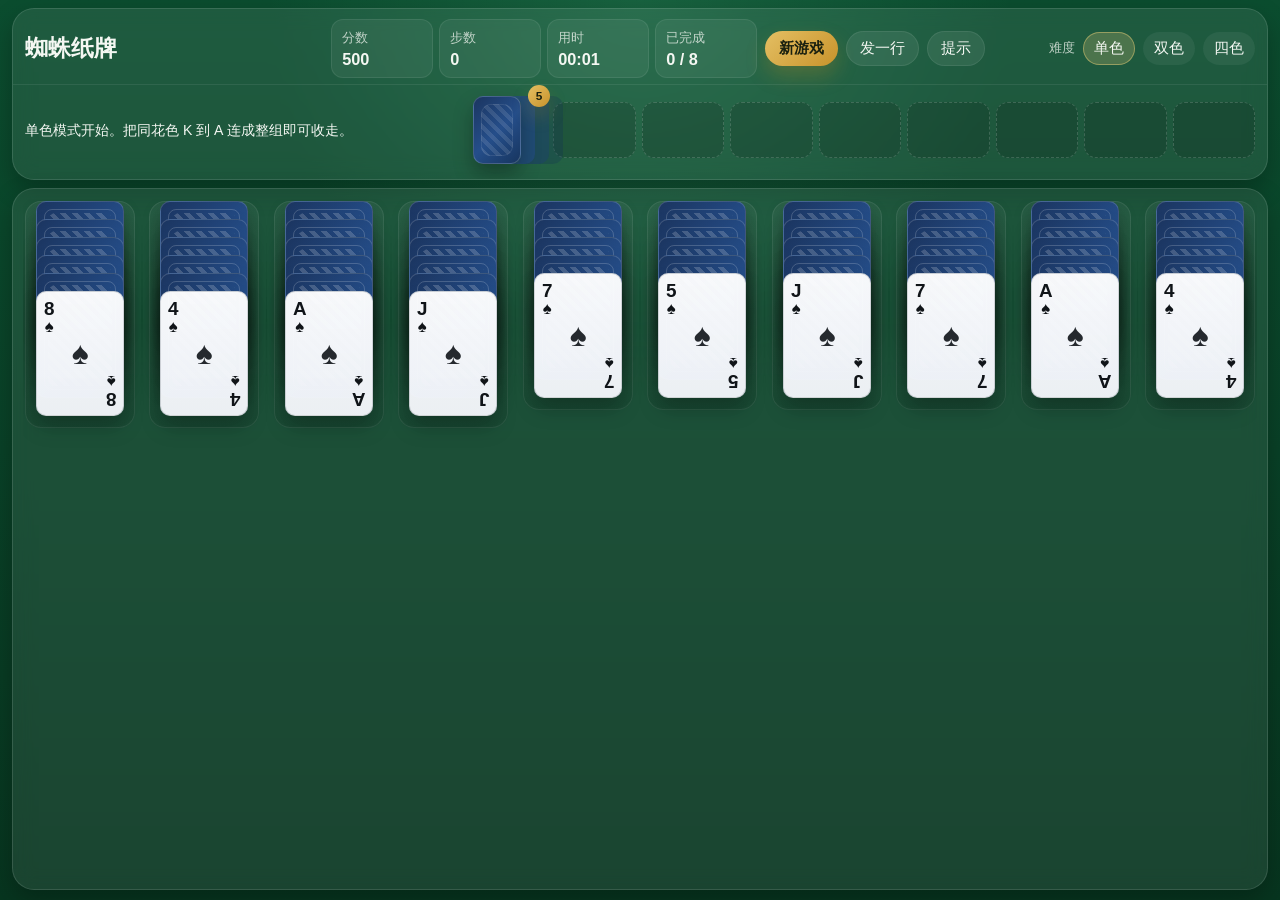
==== spider-solitaire/index.html @ 844761a1 "Add HTML5 spider solitaire game" ====
<!DOCTYPE html>
<html lang="zh-CN">
<head>
  <meta charset="UTF-8">
  <meta name="viewport" content="width=device-width, initial-scale=1.0, viewport-fit=cover">
  <title>蜘蛛纸牌</title>
  <link rel="stylesheet" href="styles.css">
</head>
<body>
  <div class="app-shell">
    <header class="game-header">
      <div class="header-main">
        <div class="brand-block">
          <div class="brand-copy">
            <h1>蜘蛛纸牌</h1>
          </div>
        </div>

        <div class="stats-card">
          <div class="stat">
            <span class="label">分数</span>
            <strong id="scoreValue">500</strong>
          </div>
          <div class="stat">
            <span class="label">步数</span>
            <strong id="moveValue">0</strong>
          </div>
          <div class="stat">
            <span class="label">用时</span>
            <strong id="timeValue">00:00</strong>
          </div>
          <div class="stat">
            <span class="label">已完成</span>
            <strong id="completeValue">0 / 8</strong>
          </div>
        </div>

        <section class="toolbar" aria-label="游戏控制">
          <div class="toolbar-group">
            <button id="newGameBtn" class="primary-btn">新游戏</button>
            <button id="dealBtn" class="secondary-btn">发一行</button>
            <button id="hintBtn" class="secondary-btn">提示</button>
          </div>

          <div class="toolbar-group difficulty-group" aria-label="难度">
            <span class="group-label">难度</span>
            <div class="difficulty-pills" id="difficultyPills">
              <button class="difficulty-pill active" data-suits="1">单色</button>
              <button class="difficulty-pill" data-suits="2">双色</button>
              <button class="difficulty-pill" data-suits="4">四色</button>
            </div>
          </div>
        </section>
      </div>

      <section class="info-strip">
        <div id="messageBox" class="message-box" aria-live="polite">
          将整组同花色的降序牌从 K 排到 A，即可自动收走。
        </div>
        <div class="status-aux">
          <div class="stock-cluster">
            <button id="stockButton" class="stock-button" aria-label="发一行牌"></button>
            <div id="stockLabel" class="stock-badge">5</div>
          </div>
          <div id="foundationArea" class="foundation-area" aria-label="完成区"></div>
        </div>
      </section>
    </header>

    <main class="table-shell">
      <section class="tableau-section">
        <div class="tableau-scroll">
          <div id="tableau" class="tableau" role="grid" aria-label="蜘蛛纸牌桌面"></div>
        </div>
      </section>
    </main>
  </div>

  <div id="cardProbe" class="card-size-probe" aria-hidden="true"></div>
  <div id="dragLayer" class="drag-layer" aria-hidden="true"></div>
  <div id="fxLayer" class="fx-layer" aria-hidden="true"></div>
  <div id="winBanner" class="win-banner hidden" role="dialog" aria-modal="true" aria-labelledby="winTitle">
    <div class="win-card">
      <p class="eyebrow">Victory</p>
      <h2 id="winTitle">你赢了</h2>
      <p id="winSummary">全部 8 组顺利收齐。</p>
      <button id="playAgainBtn" class="primary-btn">再来一局</button>
    </div>
  </div>

  <script src="script.js"></script>
</body>
</html>
---- spider-solitaire/styles.css ----
:root {
  --bg-top: #0b4d2f;
  --bg-bottom: #07351f;
  --felt-glow: rgba(118, 255, 182, 0.12);
  --panel-bg: rgba(255, 255, 255, 0.08);
  --panel-border: rgba(255, 255, 255, 0.12);
  --text-main: #f4f7f2;
  --text-dim: rgba(244, 247, 242, 0.75);
  --card-width: clamp(72px, 6.9vw, 104px);
  --card-height: calc(var(--card-width) * 1.42);
  --card-radius: 10px;
  --stack-gap: clamp(10px, 1.15vw, 16px);
  --face-down: linear-gradient(135deg, #1b3560, #254e8a 52%, #17355f);
  --gold: #f0d27a;
  --shadow-lg: 0 20px 45px rgba(0, 0, 0, 0.28);
  --shadow-md: 0 10px 24px rgba(0, 0, 0, 0.25);
  --danger: #bc3847;
  --black-card: #101418;
}

* {
  box-sizing: border-box;
}

html,
body {
  margin: 0;
  min-height: 100%;
}

body {
  font-family: "Segoe UI", "PingFang SC", "Microsoft YaHei", sans-serif;
  color: var(--text-main);
  background:
    radial-gradient(circle at top, var(--felt-glow), transparent 34%),
    linear-gradient(180deg, var(--bg-top), var(--bg-bottom));
  user-select: none;
  -webkit-user-select: none;
  -webkit-touch-callout: none;
}

button {
  font: inherit;
  -webkit-tap-highlight-color: transparent;
}

body.is-dragging,
body.is-dragging * {
  cursor: grabbing !important;
}

.app-shell {
  width: min(1600px, 100%);
  margin: 0 auto;
  min-height: 100vh;
  display: flex;
  flex-direction: column;
  gap: 8px;
  padding: 8px clamp(8px, 1.2vw, 12px) 10px;
}

.game-header,
.tableau-section {
  background: var(--panel-bg);
  border: 1px solid var(--panel-border);
  border-radius: 22px;
  box-shadow: var(--shadow-md);
  backdrop-filter: blur(10px);
  animation: surface-enter 420ms cubic-bezier(0.22, 1, 0.36, 1) both;
}

.game-header {
  overflow: hidden;
}

.header-main {
  display: grid;
  grid-template-columns: minmax(180px, 0.7fr) minmax(320px, 1fr) minmax(350px, 1.15fr);
  gap: 8px;
  align-items: center;
  padding: 10px 12px 6px;
}

.brand-block {
  display: flex;
  align-items: center;
  gap: 8px;
  min-width: 0;
}

.brand-copy {
  min-width: 0;
}

.eyebrow {
  margin: 0 0 2px;
  color: var(--gold);
  text-transform: uppercase;
  letter-spacing: 0.12em;
  font-size: 0.68rem;
}

.brand-block h1 {
  margin: 0;
  font-size: clamp(1.08rem, 1.8vw, 1.52rem);
  line-height: 1.04;
}

.win-card h2 {
  margin: 0;
  font-size: clamp(1.9rem, 4vw, 3rem);
  line-height: 1.02;
}

.stats-card {
  display: grid;
  grid-template-columns: repeat(4, minmax(0, 1fr));
  gap: 6px;
}

.stat {
  min-width: 0;
  padding: 8px 10px;
  border-radius: 12px;
  background: rgba(255, 255, 255, 0.06);
  border: 1px solid rgba(255, 255, 255, 0.08);
}

.label,
.group-label,
.scroll-hint {
  color: var(--text-dim);
  font-size: 0.8rem;
}

.stat strong {
  display: block;
  margin-top: 3px;
  font-size: 1.02rem;
}

.stat strong.metric-bump {
  animation: metric-bump 360ms cubic-bezier(0.22, 1, 0.36, 1);
}

.toolbar {
  display: flex;
  justify-content: space-between;
  gap: 10px;
  align-items: center;
  flex-wrap: wrap;
}

.toolbar-group {
  display: flex;
  gap: 8px;
  align-items: center;
  flex-wrap: wrap;
}

.primary-btn,
.secondary-btn,
.difficulty-pill,
.stock-button {
  border: 0;
  cursor: pointer;
  transition: transform 0.16s ease, box-shadow 0.16s ease, background 0.16s ease;
}

.primary-btn,
.secondary-btn {
  padding: 8px 14px;
  border-radius: 999px;
  color: var(--text-main);
  font-size: 0.94rem;
}

.primary-btn {
  background: linear-gradient(135deg, #e4bf63, #c8932b);
  color: #19200f;
  font-weight: 700;
  box-shadow: 0 10px 20px rgba(192, 141, 34, 0.28);
}

.secondary-btn {
  background: rgba(255, 255, 255, 0.08);
  box-shadow: inset 0 0 0 1px rgba(255, 255, 255, 0.08);
}

.primary-btn:hover,
.secondary-btn:hover,
.difficulty-pill:hover,
.stock-button:hover {
  transform: translateY(-1px);
}

.primary-btn:active,
.secondary-btn:active,
.difficulty-pill:active,
.stock-button:active {
  transform: translateY(0);
}

.difficulty-group {
  justify-content: flex-end;
}

.difficulty-pills {
  display: flex;
  gap: 8px;
  flex-wrap: wrap;
}

.difficulty-pill {
  padding: 7px 11px;
  border-radius: 999px;
  background: rgba(255, 255, 255, 0.06);
  color: var(--text-main);
  font-size: 0.92rem;
}

.difficulty-pill.active {
  background: rgba(240, 210, 122, 0.22);
  box-shadow: inset 0 0 0 1px rgba(240, 210, 122, 0.45);
}

.info-strip {
  display: grid;
  grid-template-columns: minmax(200px, 0.8fr) auto minmax(320px, 1.35fr);
  align-items: center;
  padding: 6px 12px 10px;
  border-top: 1px solid rgba(255, 255, 255, 0.08);
  gap: 10px;
}

.message-box {
  min-height: 1.15rem;
  font-size: 0.88rem;
}

.status-aux {
  display: contents;
}

.stock-cluster {
  position: relative;
  display: flex;
  align-items: center;
  justify-content: center;
  width: 92px;
  height: 78px;
}

.stock-badge {
  position: absolute;
  right: -7px;
  top: -6px;
  min-width: 22px;
  height: 22px;
  padding: 0 6px;
  border-radius: 999px;
  display: grid;
  place-items: center;
  background: linear-gradient(135deg, #e4bf63, #c8932b);
  color: #19200f;
  font-size: 0.74rem;
  font-weight: 700;
  box-shadow: 0 10px 18px rgba(192, 141, 34, 0.22);
}

.stock-badge.hidden {
  display: none;
}

.table-shell {
  flex: 1;
  min-height: 0;
  display: flex;
}

.stock-button {
  position: relative;
  width: 48px;
  height: 68px;
  border-radius: var(--card-radius);
  background: transparent;
}

.stock-button::before,
.stock-button::after {
  content: "";
  position: absolute;
  inset: 0;
  border-radius: inherit;
}

.stock-button::before {
  background: var(--face-down);
  border: 1px solid rgba(255, 255, 255, 0.18);
  box-shadow: 0 10px 20px rgba(0, 0, 0, 0.3);
}

.stock-button::after {
  inset: 8px;
  border: 1px solid rgba(255, 255, 255, 0.18);
  opacity: 0.5;
  background:
    linear-gradient(45deg, rgba(255, 255, 255, 0.22) 25%, transparent 25%, transparent 50%, rgba(255, 255, 255, 0.22) 50%, rgba(255, 255, 255, 0.22) 75%, transparent 75%, transparent);
  background-size: 12px 12px;
}

.stock-button.disabled,
.stock-button:disabled {
  cursor: not-allowed;
  opacity: 0.42;
  transform: none;
}

.stock-button.is-dealing::before {
  animation: stock-pulse 420ms cubic-bezier(0.2, 0.8, 0.2, 1);
}

.stock-button[data-stacks="5"] { box-shadow: 14px 0 0 rgba(37, 78, 138, 0.55), 28px 0 0 rgba(29, 62, 112, 0.42), 42px 0 0 rgba(18, 48, 88, 0.28); }
.stock-button[data-stacks="4"] { box-shadow: 14px 0 0 rgba(37, 78, 138, 0.55), 28px 0 0 rgba(29, 62, 112, 0.42), 42px 0 0 rgba(18, 48, 88, 0.12); }
.stock-button[data-stacks="3"] { box-shadow: 14px 0 0 rgba(37, 78, 138, 0.55), 28px 0 0 rgba(29, 62, 112, 0.26); }
.stock-button[data-stacks="2"] { box-shadow: 14px 0 0 rgba(37, 78, 138, 0.36); }
.stock-button[data-stacks="1"],
.stock-button[data-stacks="0"] { box-shadow: none; }

.foundation-area {
  display: grid;
  grid-template-columns: repeat(8, minmax(34px, 1fr));
  gap: 6px;
  min-width: 0;
}

.foundation-slot {
  height: 56px;
  border-radius: 12px;
  background: rgba(0, 0, 0, 0.14);
  border: 1px dashed rgba(255, 255, 255, 0.16);
  display: grid;
  place-items: center;
  color: rgba(255, 255, 255, 0.36);
  font-size: 0.74rem;
  overflow: hidden;
}

.foundation-slot.completed {
  background: linear-gradient(180deg, rgba(240, 210, 122, 0.22), rgba(240, 210, 122, 0.08));
  border-style: solid;
  color: #f7e7b8;
}

.foundation-slot.slot-celebrate {
  animation: foundation-celebrate 820ms cubic-bezier(0.2, 0.9, 0.2, 1);
}

.foundation-stack {
  display: flex;
  flex-direction: column;
  align-items: center;
  line-height: 1;
}

.foundation-stack strong {
  font-size: 1rem;
}

.tableau-section {
  flex: 1;
  min-height: 0;
  padding: 10px;
  display: flex;
  flex-direction: column;
}

.tableau-scroll {
  flex: 1;
  min-height: 0;
  overflow: auto;
  padding: 2px 2px 8px;
}

.tableau {
  width: 100%;
  min-width: max(100%, calc(var(--card-width) * 10 + var(--stack-gap) * 9 + 8px));
  display: grid;
  grid-template-columns: repeat(10, minmax(var(--card-width), 1fr));
  gap: var(--stack-gap);
  align-items: start;
}

.column {
  position: relative;
  min-width: var(--card-width);
  min-height: calc(var(--card-height) + 28px);
  border-radius: 16px;
  background: linear-gradient(180deg, rgba(255, 255, 255, 0.05), rgba(0, 0, 0, 0.08));
  box-shadow: inset 0 0 0 1px rgba(255, 255, 255, 0.08);
  padding-top: 10px;
}

.column.empty::after {
  content: "空列";
  position: absolute;
  left: 50%;
  top: 10px;
  width: var(--card-width);
  height: calc(var(--card-height) - 4px);
  transform: translateX(-50%);
  border-radius: var(--card-radius);
  border: 1px dashed rgba(255, 255, 255, 0.16);
  display: grid;
  place-items: center;
  color: rgba(255, 255, 255, 0.38);
  font-size: 0.9rem;
}

.column.is-drop-target {
  box-shadow: inset 0 0 0 2px rgba(240, 210, 122, 0.45);
  animation: drop-target-pulse 720ms ease-in-out infinite;
}

.column.hint-glow {
  box-shadow: inset 0 0 0 2px rgba(127, 227, 171, 0.65);
}

.card {
  position: absolute;
  left: calc(50% - var(--card-width) / 2);
  width: var(--card-width);
  height: var(--card-height);
  border-radius: var(--card-radius);
  border: 0;
  padding: 0;
  background: transparent;
  transform-origin: center center;
  will-change: transform, opacity;
  transition: filter 180ms ease;
}

.card .card-face {
  position: absolute;
  inset: 0;
  border-radius: inherit;
  overflow: hidden;
  backface-visibility: hidden;
}

.card.face-up .card-face {
  background:
    linear-gradient(180deg, rgba(255, 255, 255, 0.96), rgba(240, 243, 248, 0.98));
  color: var(--black-card);
  border: 1px solid rgba(18, 28, 40, 0.16);
  box-shadow: 0 12px 20px rgba(0, 0, 0, 0.22);
}

.card.face-down .card-face {
  background: var(--face-down);
  border: 1px solid rgba(255, 255, 255, 0.16);
  box-shadow: 0 10px 18px rgba(0, 0, 0, 0.26);
}

.card.face-down .card-face::before,
.card.face-down .card-face::after {
  content: "";
  position: absolute;
  border-radius: 8px;
}

.card.face-down .card-face::before {
  inset: 7px;
  border: 1px solid rgba(255, 255, 255, 0.18);
}

.card.face-down .card-face::after {
  inset: 11px;
  background:
    linear-gradient(45deg, rgba(255, 255, 255, 0.18) 25%, transparent 25%, transparent 50%, rgba(255, 255, 255, 0.18) 50%, rgba(255, 255, 255, 0.18) 75%, transparent 75%, transparent);
  background-size: 12px 12px;
}

.card.suit-hearts .card-face,
.card.suit-diamonds .card-face {
  color: var(--danger);
}

.card-content {
  position: absolute;
  inset: 0;
}

.card-corner {
  position: absolute;
  display: grid;
  justify-items: center;
  line-height: 1;
  font-weight: 700;
}

.card-corner.top {
  top: 8px;
  left: 7px;
}

.card-corner.bottom {
  right: 7px;
  bottom: 8px;
  transform: rotate(180deg);
}

.card-rank {
  font-size: clamp(0.9rem, 2vw, 1.18rem);
}

.card-suit {
  font-size: clamp(0.9rem, 2vw, 1.05rem);
}

.card-center {
  position: absolute;
  inset: 0;
  display: grid;
  place-items: center;
  font-size: clamp(1.4rem, 3vw, 2rem);
  opacity: 0.9;
}

.card.is-selected {
  filter: drop-shadow(0 0 16px rgba(240, 210, 122, 0.55));
}

.card.is-movable:hover .card-face {
  box-shadow: 0 14px 24px rgba(0, 0, 0, 0.28), 0 0 0 1px rgba(240, 210, 122, 0.22);
}

.card.hint-flash .card-face {
  box-shadow: 0 0 0 2px rgba(127, 227, 171, 0.7), 0 12px 20px rgba(0, 0, 0, 0.22);
  animation: hint-pulse 680ms ease-in-out infinite;
}

.card.is-revealed .card-face {
  animation: face-reveal 420ms cubic-bezier(0.2, 0.9, 0.24, 1);
}

.drag-layer {
  position: fixed;
  inset: 0;
  pointer-events: none;
  z-index: 100;
}

.fx-layer {
  position: fixed;
  inset: 0;
  pointer-events: none;
  z-index: 110;
}

.drag-stack {
  position: absolute;
  left: 0;
  top: 0;
  width: var(--card-width);
  transform: rotate(2deg);
  filter: drop-shadow(0 16px 28px rgba(0, 0, 0, 0.3));
}

.drag-stack .card {
  box-shadow: none;
}

.drag-stack .card .card-face {
  box-shadow: 0 12px 26px rgba(0, 0, 0, 0.34);
}

.completion-flight {
  position: fixed;
  left: 0;
  top: 0;
  pointer-events: none;
}

.completion-flight-card {
  position: absolute;
  width: var(--card-width);
  height: var(--card-height);
  border-radius: var(--card-radius);
  background: linear-gradient(180deg, rgba(255, 255, 255, 0.98), rgba(242, 245, 250, 0.96));
  border: 1px solid rgba(18, 28, 40, 0.16);
  box-shadow: 0 12px 24px rgba(0, 0, 0, 0.2);
  display: flex;
  flex-direction: column;
  justify-content: space-between;
  padding: 8px 8px 10px;
  font-weight: 700;
  color: var(--black-card);
}

.completion-flight-card.suit-hearts,
.completion-flight-card.suit-diamonds {
  color: var(--danger);
}

.flight-rank {
  font-size: clamp(0.94rem, 2vw, 1.2rem);
  line-height: 1;
}

.flight-suit {
  align-self: center;
  font-size: clamp(1.2rem, 2.4vw, 1.7rem);
  line-height: 1;
}

.foundation-burst {
  position: fixed;
  transform: translate(-50%, -50%);
  color: rgba(247, 231, 184, 0.95);
  font-size: 1.7rem;
  font-weight: 700;
  text-shadow: 0 0 18px rgba(240, 210, 122, 0.55);
  animation: foundation-burst 720ms cubic-bezier(0.2, 0.9, 0.24, 1) forwards;
}

.win-banner {
  position: fixed;
  inset: 0;
  display: grid;
  place-items: center;
  background: rgba(4, 17, 11, 0.7);
  padding: 24px;
  z-index: 120;
}

.win-banner.hidden {
  display: none;
}

.win-card {
  width: min(420px, 100%);
  padding: 28px;
  border-radius: 24px;
  background: linear-gradient(180deg, #123f29, #0a2a19);
  border: 1px solid rgba(240, 210, 122, 0.25);
  box-shadow: var(--shadow-lg);
  text-align: center;
  animation: win-card-enter 380ms cubic-bezier(0.22, 1, 0.36, 1);
}

.win-card p {
  margin: 10px 0 0;
  color: var(--text-dim);
}

@keyframes surface-enter {
  from {
    opacity: 0;
    transform: translateY(10px);
  }
  to {
    opacity: 1;
    transform: translateY(0);
  }
}

@keyframes metric-bump {
  0% {
    transform: scale(1);
  }
  45% {
    transform: scale(1.12);
  }
  100% {
    transform: scale(1);
  }
}

@keyframes stock-pulse {
  0% {
    box-shadow: 0 10px 20px rgba(0, 0, 0, 0.3);
  }
  40% {
    box-shadow: 0 0 0 10px rgba(240, 210, 122, 0.14), 0 18px 30px rgba(0, 0, 0, 0.34);
  }
  100% {
    box-shadow: 0 10px 20px rgba(0, 0, 0, 0.3);
  }
}

@keyframes foundation-celebrate {
  0% {
    transform: scale(1);
    box-shadow: inset 0 0 0 1px rgba(240, 210, 122, 0.18);
  }
  35% {
    transform: scale(1.06);
    box-shadow: 0 0 0 10px rgba(240, 210, 122, 0.12), 0 18px 30px rgba(240, 210, 122, 0.12);
  }
  100% {
    transform: scale(1);
    box-shadow: inset 0 0 0 1px rgba(240, 210, 122, 0.18);
  }
}

@keyframes drop-target-pulse {
  0%,
  100% {
    box-shadow: inset 0 0 0 2px rgba(240, 210, 122, 0.32);
  }
  50% {
    box-shadow: inset 0 0 0 2px rgba(240, 210, 122, 0.62), 0 0 18px rgba(240, 210, 122, 0.1);
  }
}

@keyframes hint-pulse {
  0%,
  100% {
    box-shadow: 0 0 0 2px rgba(127, 227, 171, 0.28), 0 12px 20px rgba(0, 0, 0, 0.22);
  }
  50% {
    box-shadow: 0 0 0 4px rgba(127, 227, 171, 0.5), 0 16px 24px rgba(0, 0, 0, 0.24);
  }
}

@keyframes face-reveal {
  0% {
    transform: rotateY(88deg) scale(0.96);
    filter: brightness(0.8);
  }
  60% {
    transform: rotateY(-8deg) scale(1.02);
    filter: brightness(1.06);
  }
  100% {
    transform: rotateY(0deg) scale(1);
    filter: brightness(1);
  }
}

@keyframes foundation-burst {
  0% {
    opacity: 0;
    transform: translate(-50%, -50%) scale(0.5);
  }
  30% {
    opacity: 1;
    transform: translate(-50%, -50%) scale(1.18);
  }
  100% {
    opacity: 0;
    transform: translate(-50%, -95%) scale(1.6);
  }
}

@keyframes win-card-enter {
  from {
    opacity: 0;
    transform: translateY(20px) scale(0.96);
  }
  to {
    opacity: 1;
    transform: translateY(0) scale(1);
  }
}

@media (max-width: 980px) {
  .header-main {
    grid-template-columns: 1fr 1fr;
  }

  .toolbar {
    grid-column: 1 / -1;
  }

  .info-strip {
    grid-template-columns: 1fr;
  }

  .foundation-area {
    grid-template-columns: repeat(4, minmax(52px, 1fr));
  }

  .tableau {
    grid-template-columns: repeat(10, minmax(var(--card-width), 1fr));
  }
}

@media (max-width: 720px) {
  :root {
    --card-width: clamp(56px, 15vw, 74px);
    --stack-gap: 10px;
  }

  .app-shell {
    gap: 10px;
    padding: 10px 8px 12px;
  }

  .header-main {
    grid-template-columns: 1fr;
    padding: 12px 12px 8px;
  }

  .stats-card {
    grid-template-columns: repeat(2, minmax(0, 1fr));
  }

  .toolbar-group,
  .difficulty-group {
    width: 100%;
    justify-content: flex-start;
  }

  .info-strip {
    padding: 8px 12px 10px;
  }

  .tableau-section {
    padding: 10px;
  }

  .tableau {
    width: max-content;
    min-width: max-content;
    grid-template-columns: repeat(10, var(--card-width));
  }

  .card {
    left: 0;
  }

  .column.empty::after {
    left: 0;
    top: 10px;
    transform: none;
  }

  .stock-cluster {
    width: 84px;
    height: 70px;
  }

  .stock-button {
    width: 44px;
    height: 62px;
  }

  .foundation-area {
    grid-template-columns: repeat(8, minmax(26px, 1fr));
    gap: 5px;
  }

  .foundation-slot {
    height: 46px;
  }
}

@media (hover: none) {
  .card.is-movable:hover .card-face {
    box-shadow: 0 12px 20px rgba(0, 0, 0, 0.22);
  }
}

@media (prefers-reduced-motion: reduce) {
  .game-header,
  .panel,
  .tableau-section,
  .card,
  .card .card-face,
  .foundation-slot,
  .stock-button::before,
  .win-card {
    animation: none !important;
    transition: none !important;
  }
}
.card-size-probe {
  position: fixed;
  left: -9999px;
  top: -9999px;
  width: var(--card-width);
  height: var(--card-height);
  pointer-events: none;
  visibility: hidden;
}
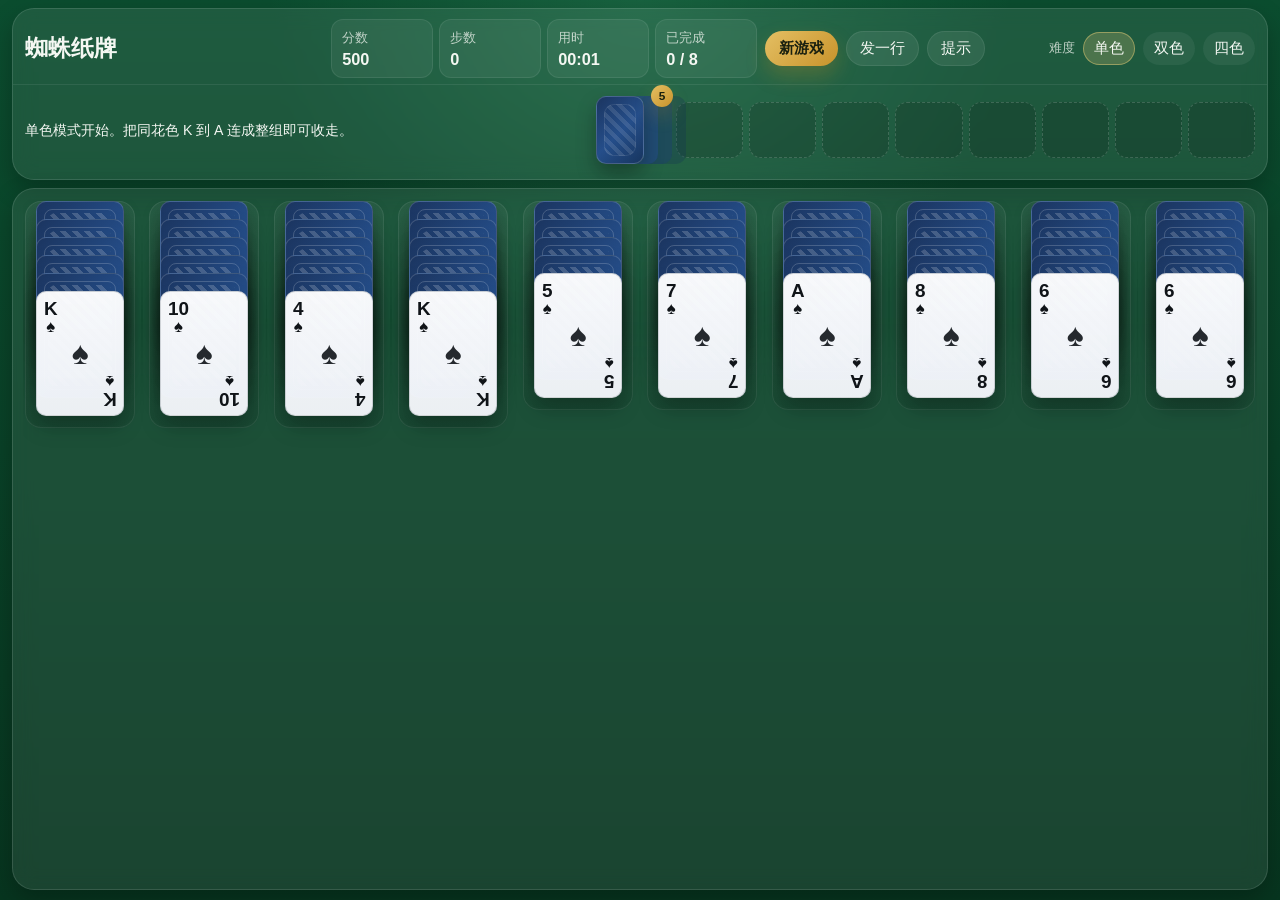
==== commit 6bc1d15a: "Improve spider-solitaire mobile layout" ====
--- a/spider-solitaire/index.html
+++ b/spider-solitaire/index.html
@@ -36,7 +36,7 @@
         </div>
 
         <section class="toolbar" aria-label="游戏控制">
-          <div class="toolbar-group">
+          <div class="toolbar-group action-group">
             <button id="newGameBtn" class="primary-btn">新游戏</button>
             <button id="dealBtn" class="secondary-btn">发一行</button>
             <button id="hintBtn" class="secondary-btn">提示</button>
--- a/spider-solitaire/styles.css
+++ b/spider-solitaire/styles.css
@@ -52,7 +52,7 @@
 .app-shell {
   width: min(1600px, 100%);
   margin: 0 auto;
-  min-height: 100vh;
+  min-height: 100dvh;
   display: flex;
   flex-direction: column;
   gap: 8px;
@@ -158,6 +158,10 @@
   flex-wrap: wrap;
 }
 
+.action-group {
+  justify-content: flex-start;
+}
+
 .primary-btn,
 .secondary-btn,
 .difficulty-pill,
@@ -226,7 +230,7 @@
 
 .info-strip {
   display: grid;
-  grid-template-columns: minmax(200px, 0.8fr) auto minmax(320px, 1.35fr);
+  grid-template-columns: minmax(220px, 0.95fr) minmax(360px, 1.2fr);
   align-items: center;
   padding: 6px 12px 10px;
   border-top: 1px solid rgba(255, 255, 255, 0.08);
@@ -235,11 +239,16 @@
 
 .message-box {
   min-height: 1.15rem;
+  line-height: 1.35;
   font-size: 0.88rem;
 }
 
 .status-aux {
-  display: contents;
+  min-width: 0;
+  display: grid;
+  grid-template-columns: auto minmax(0, 1fr);
+  align-items: center;
+  gap: 10px;
 }
 
 .stock-cluster {
@@ -380,6 +389,7 @@
   min-height: 0;
   overflow: auto;
   padding: 2px 2px 8px;
+  -webkit-overflow-scrolling: touch;
 }
 
 .tableau {
@@ -778,6 +788,10 @@
     grid-template-columns: 1fr;
   }
 
+  .status-aux {
+    grid-template-columns: auto minmax(0, 1fr);
+  }
+
   .foundation-area {
     grid-template-columns: repeat(4, minmax(52px, 1fr));
   }
@@ -789,42 +803,117 @@
 
 @media (max-width: 720px) {
   :root {
-    --card-width: clamp(56px, 15vw, 74px);
-    --stack-gap: 10px;
+    --card-width: clamp(62px, 18vw, 72px);
+    --stack-gap: 8px;
   }
 
   .app-shell {
-    gap: 10px;
-    padding: 10px 8px 12px;
+    gap: 6px;
+    padding: 6px 6px 8px;
   }
 
   .header-main {
     grid-template-columns: 1fr;
-    padding: 12px 12px 8px;
+    gap: 8px;
+    padding: 8px 8px 6px;
+  }
+
+  .brand-block {
+    justify-content: center;
+  }
+
+  .brand-block h1 {
+    font-size: 1.3rem;
   }
 
   .stats-card {
     grid-template-columns: repeat(2, minmax(0, 1fr));
-  }
-
-  .toolbar-group,
+    gap: 6px;
+  }
+
+  .stat {
+    padding: 8px;
+    border-radius: 11px;
+  }
+
+  .toolbar {
+    gap: 8px;
+    align-items: stretch;
+  }
+
+  .action-group,
   .difficulty-group {
     width: 100%;
-    justify-content: flex-start;
+  }
+
+  .action-group {
+    display: grid;
+    grid-template-columns: repeat(3, minmax(0, 1fr));
+    gap: 6px;
+  }
+
+  .action-group > button {
+    width: 100%;
+    min-height: 38px;
+    padding: 8px 0;
+  }
+
+  .difficulty-group {
+    display: grid;
+    grid-template-columns: 1fr;
+    gap: 6px;
+  }
+
+  .difficulty-group .group-label {
+    display: none;
+  }
+
+  .difficulty-pills {
+    display: grid;
+    grid-template-columns: repeat(3, minmax(0, 1fr));
+    gap: 6px;
+    width: 100%;
+  }
+
+  .difficulty-pill {
+    width: 100%;
+    min-height: 34px;
+    padding: 6px 0;
+    font-size: 0.86rem;
   }
 
   .info-strip {
-    padding: 8px 12px 10px;
+    grid-template-columns: 1fr;
+    gap: 8px;
+    padding: 6px 8px 8px;
+  }
+
+  .message-box {
+    font-size: 0.78rem;
+    min-height: auto;
+  }
+
+  .status-aux {
+    grid-template-columns: 96px minmax(0, 1fr);
+    gap: 8px;
+    align-items: stretch;
   }
 
   .tableau-section {
-    padding: 10px;
+    padding: 8px 8px 10px;
+    border-radius: 18px;
+  }
+
+  .tableau-scroll {
+    padding: 2px 0 10px;
+    scroll-snap-type: x proximity;
   }
 
   .tableau {
     width: max-content;
     min-width: max-content;
     grid-template-columns: repeat(10, var(--card-width));
+    gap: var(--stack-gap);
   }
 
   .card {
@@ -838,22 +927,41 @@
   }
 
   .stock-cluster {
-    width: 84px;
-    height: 70px;
+    width: 96px;
+    height: 84px;
+    justify-self: start;
   }
 
   .stock-button {
-    width: 44px;
-    height: 62px;
+    width: 56px;
+    height: 78px;
+  }
+
+  .stock-badge {
+    right: 2px;
+    top: 0;
   }
 
   .foundation-area {
-    grid-template-columns: repeat(8, minmax(26px, 1fr));
-    gap: 5px;
+    grid-template-columns: repeat(4, minmax(0, 1fr));
+    grid-auto-rows: 32px;
+    gap: 6px;
+    align-content: start;
   }
 
   .foundation-slot {
-    height: 46px;
+    height: 32px;
+    border-radius: 10px;
+  }
+
+  .foundation-stack strong {
+    font-size: 0.82rem;
+  }
+
+  .column {
+    scroll-snap-align: start;
+    min-height: calc(var(--card-height) + 36px);
+    padding-top: 10px;
   }
 }
 
